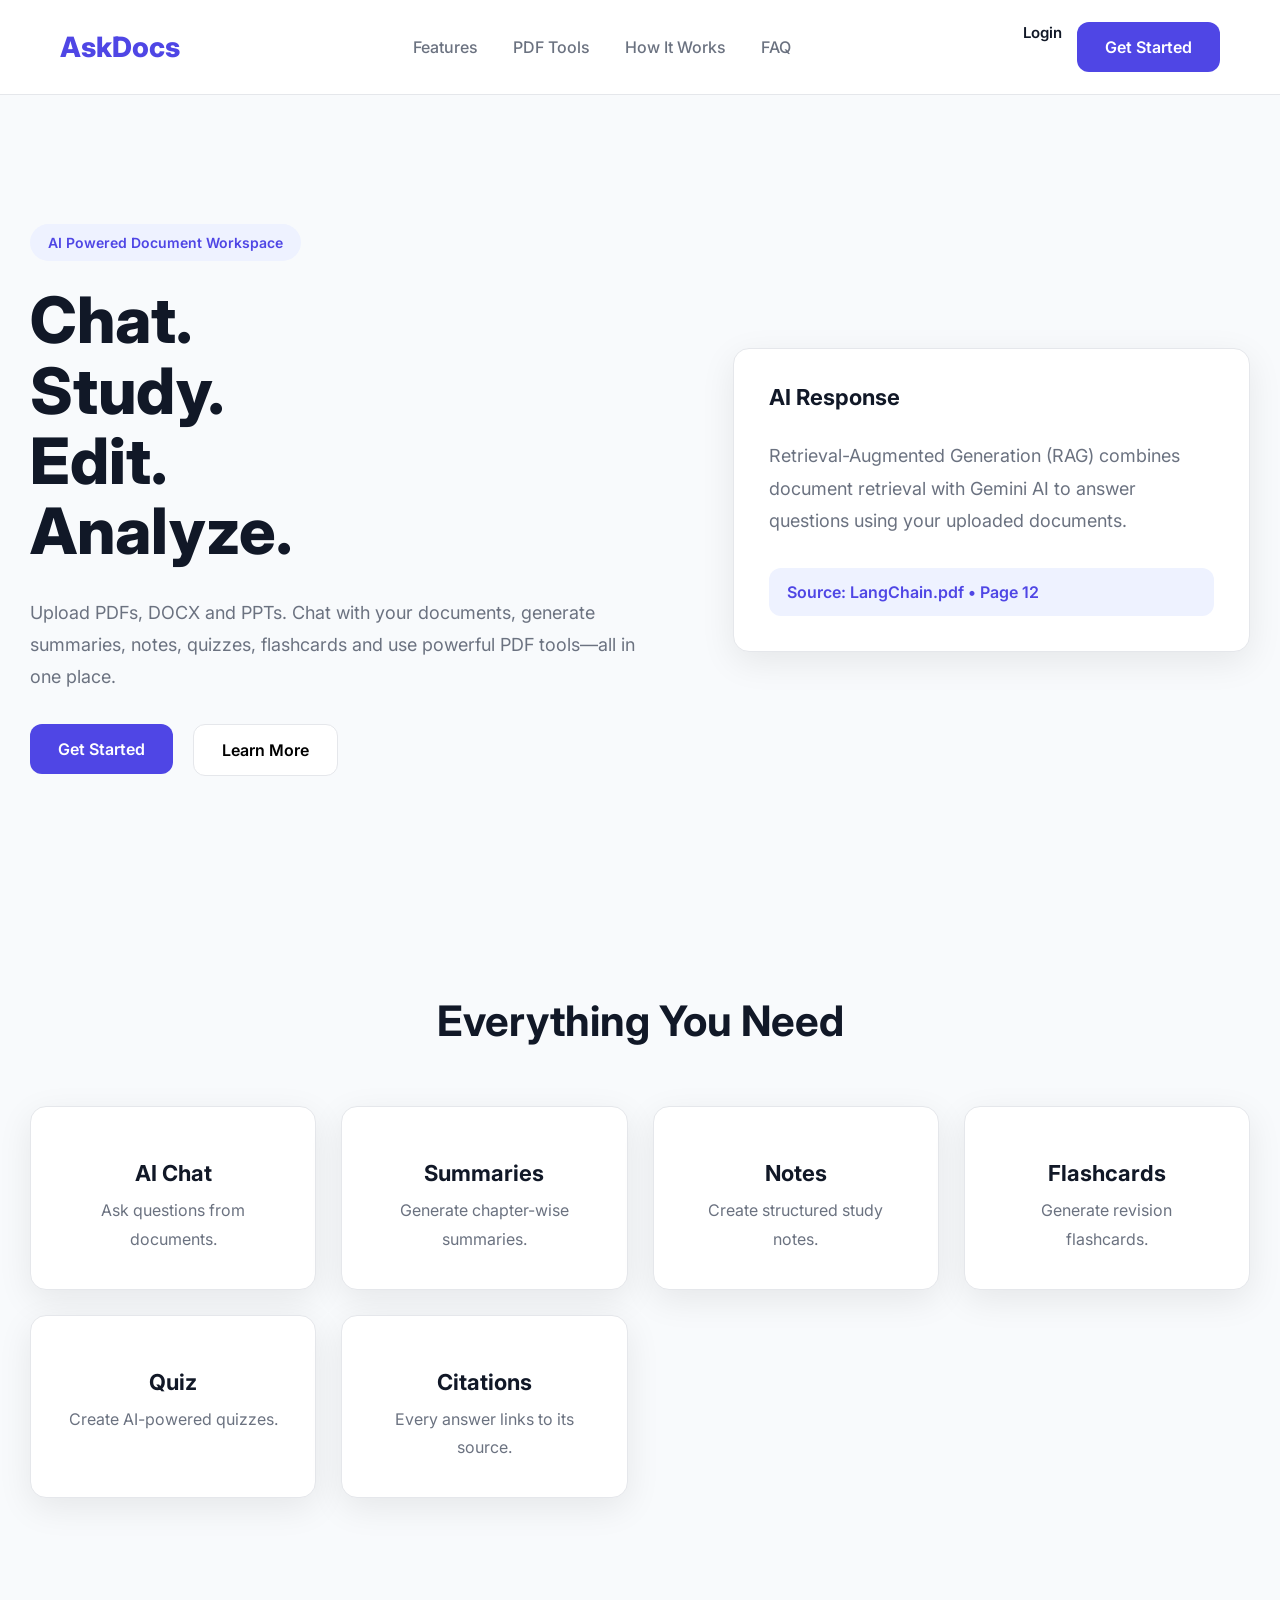
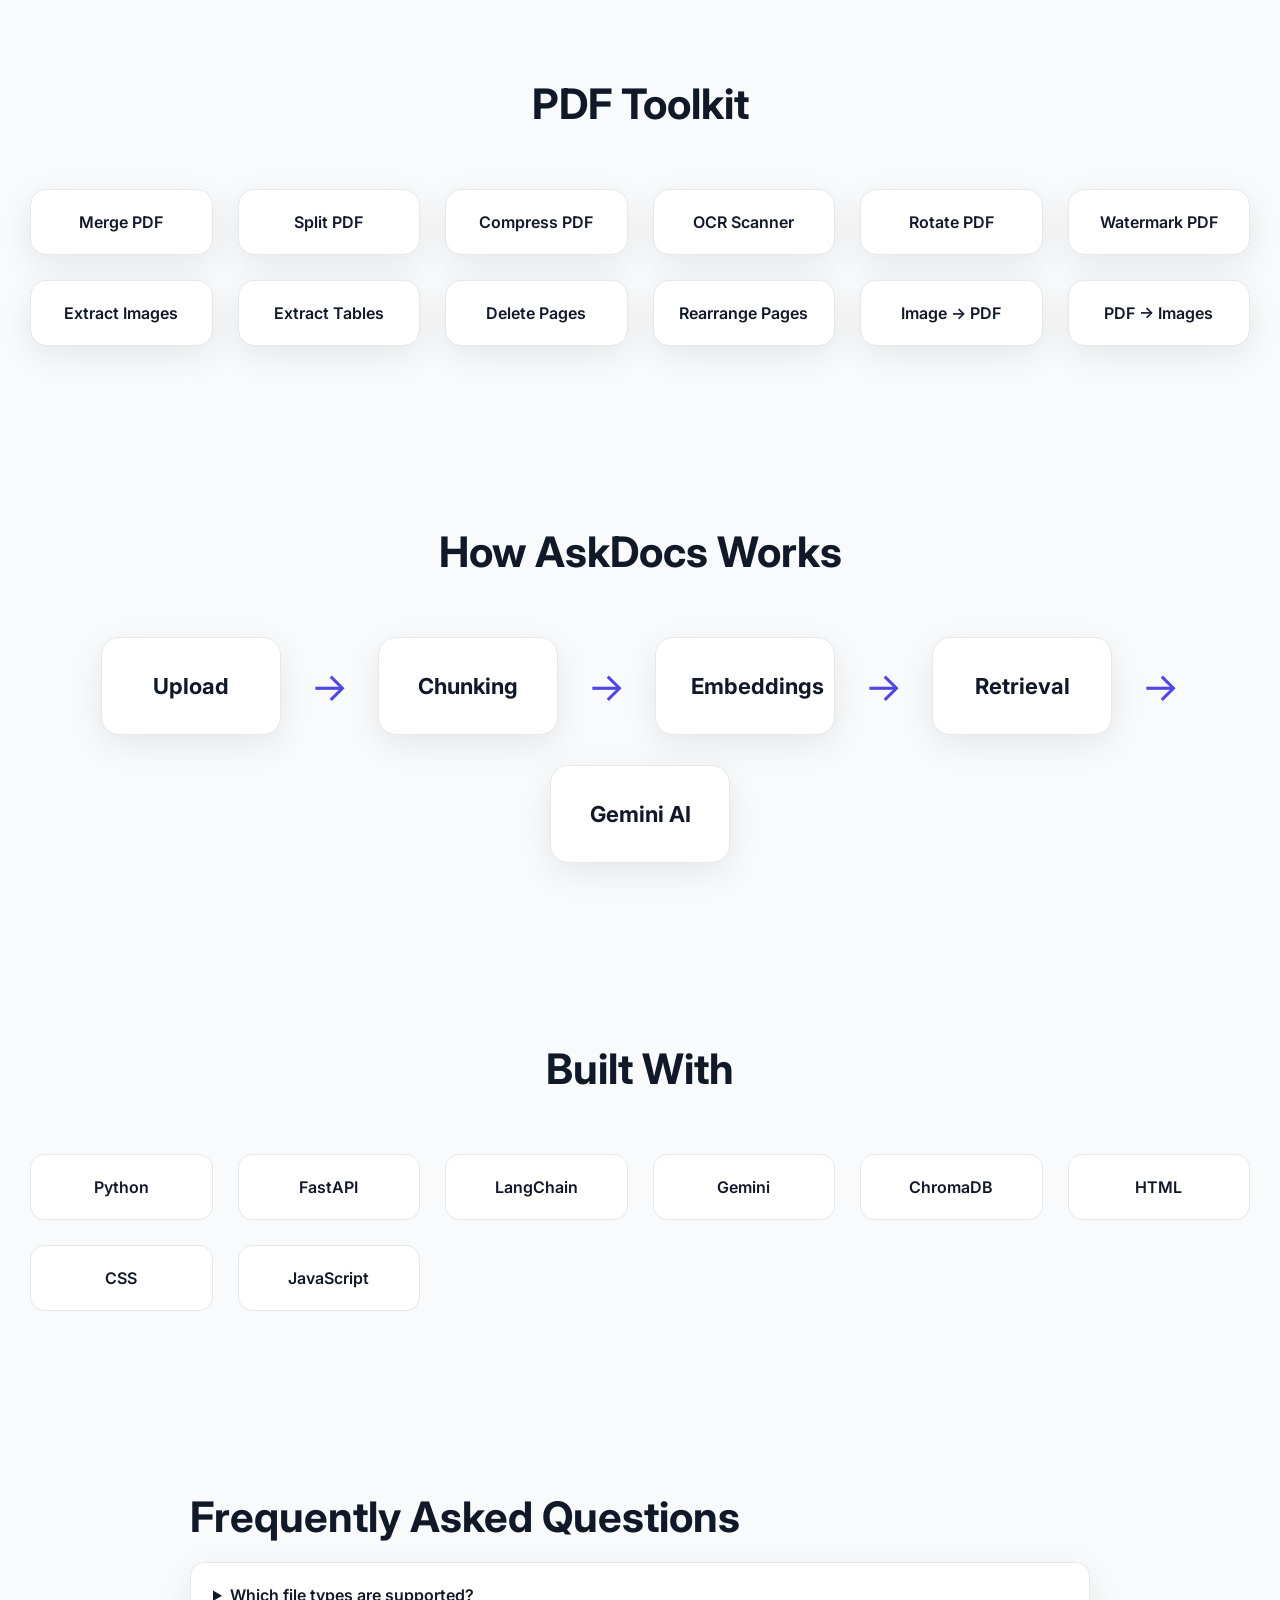
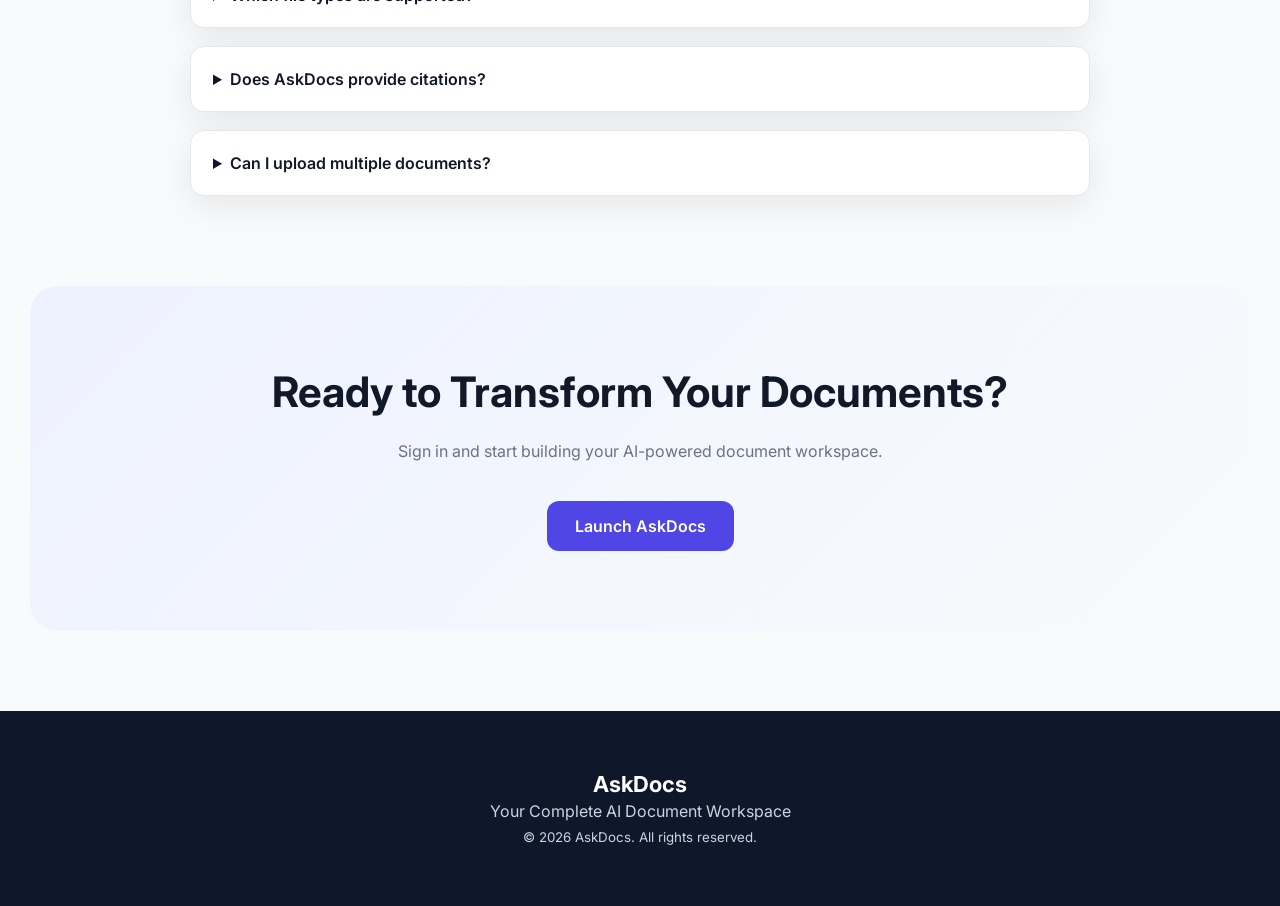
==== frontend/index.html @ b6de1719 "implement frontend UI with quiz, flashcards and chat improvements" ====
<!DOCTYPE html>
<html lang="en">
<head>
    <meta charset="UTF-8">
    <meta name="viewport" content="width=device-width, initial-scale=1.0">
    <title>AskDocs | AI Document Workspace</title>

    <link rel="preconnect" href="https://fonts.googleapis.com">
    <link rel="preconnect" href="https://fonts.gstatic.com" crossorigin>
    <link href="https://fonts.googleapis.com/css2?family=Inter:wght@300;400;500;600;700;800&display=swap" rel="stylesheet">

    <link rel="stylesheet" href="css/style.css">
    <link rel="stylesheet" href="css/landing.css">
</head>
<body>

<header class="navbar">
    <div class="logo">AskDocs</div>

    <nav>
        <a href="#features">Features</a>
        <a href="#tools">PDF Tools</a>
        <a href="#how">How It Works</a>
        <a href="#faq">FAQ</a>
    </nav>

    <div class="nav-buttons">
        <a href="pages/login.html">
            <button class="login-btn">Login</button>
        </a>

        <a href="pages/register.html">
            <button class="primary-btn">Get Started</button>
        </a>
    </div>
</header>

<section class="hero">
    <div class="hero-left">
        <span class="badge">AI Powered Document Workspace</span>

        <h1>
            Chat.<br>
            Study.<br>
            Edit.<br>
            Analyze.
        </h1>

        <p>
            Upload PDFs, DOCX and PPTs. Chat with your documents,
            generate summaries, notes, quizzes, flashcards and
            use powerful PDF tools—all in one place.
        </p>

        <div class="hero-buttons">
            <a href="pages/register.html">
                <button class="primary-btn">Get Started</button>
            </a>

            <a href="#how">
                <button class="secondary-btn">Learn More</button>
            </a>
        </div>
    </div>

    <div class="hero-right">
        <div class="hero-card">
            <h3>AI Response</h3>

            <p>
                Retrieval-Augmented Generation (RAG) combines
                document retrieval with Gemini AI to answer
                questions using your uploaded documents.
            </p>

            <div class="citation">
                Source: LangChain.pdf • Page 12
            </div>
        </div>
    </div>
</section>

<section id="features" class="features">
    <h2>Everything You Need</h2>

    <div class="feature-grid">
        <div class="feature-card"><h3>AI Chat</h3><p>Ask questions from documents.</p></div>
        <div class="feature-card"><h3>Summaries</h3><p>Generate chapter-wise summaries.</p></div>
        <div class="feature-card"><h3>Notes</h3><p>Create structured study notes.</p></div>
        <div class="feature-card"><h3>Flashcards</h3><p>Generate revision flashcards.</p></div>
        <div class="feature-card"><h3>Quiz</h3><p>Create AI-powered quizzes.</p></div>
        <div class="feature-card"><h3>Citations</h3><p>Every answer links to its source.</p></div>
    </div>
</section>

<section id="tools" class="pdf-tools">
    <h2>PDF Toolkit</h2>

    <div class="tool-grid">
        <div>Merge PDF</div>
        <div>Split PDF</div>
        <div>Compress PDF</div>
        <div>OCR Scanner</div>
        <div>Rotate PDF</div>
        <div>Watermark PDF</div>
        <div>Extract Images</div>
        <div>Extract Tables</div>
        <div>Delete Pages</div>
        <div>Rearrange Pages</div>
        <div>Image → PDF</div>
        <div>PDF → Images</div>
    </div>
</section>

<section id="how" class="workflow">
    <h2>How AskDocs Works</h2>

    <div class="steps">
        <div><h3>Upload</h3></div>
        <span>→</span>
        <div><h3>Chunking</h3></div>
        <span>→</span>
        <div><h3>Embeddings</h3></div>
        <span>→</span>
        <div><h3>Retrieval</h3></div>
        <span>→</span>
        <div><h3>Gemini AI</h3></div>
    </div>
</section>

<section class="tech-stack">
    <h2>Built With</h2>

    <div class="tech-grid">
        <span>Python</span>
        <span>FastAPI</span>
        <span>LangChain</span>
        <span>Gemini</span>
        <span>ChromaDB</span>
        <span>HTML</span>
        <span>CSS</span>
        <span>JavaScript</span>
    </div>
</section>

<section id="faq" class="faq">
    <h2>Frequently Asked Questions</h2>

    <details>
        <summary>Which file types are supported?</summary>
        <p>PDF, DOCX and PPTX.</p>
    </details>

    <details>
        <summary>Does AskDocs provide citations?</summary>
        <p>Yes. Every AI answer includes references from your uploaded documents.</p>
    </details>

    <details>
        <summary>Can I upload multiple documents?</summary>
        <p>Yes. Organize them inside your workspace.</p>
    </details>
</section>

<section class="cta">
    <h2>Ready to Transform Your Documents?</h2>

    <p>Sign in and start building your AI-powered document workspace.</p>

    <a href="pages/register.html">
        <button class="primary-btn">Launch AskDocs</button>
    </a>
</section>

<footer>
    <h3>AskDocs</h3>
    <p>Your Complete AI Document Workspace</p>
    <small>© 2026 AskDocs. All rights reserved.</small>
</footer>

<script src="js/landing.js"></script>
</body>
</html>
---- frontend/css/style.css ----
/* =========================================
   RESET
========================================= */

*{
    margin:0;
    padding:0;
    box-sizing:border-box;
}

/* =========================================
   VARIABLES
========================================= */

:root{

    --primary:#4F46E5;
    --primary-dark:#4338CA;

    --secondary:#EEF2FF;

    --success:#10B981;
    --danger:#EF4444;

    --background:#F8FAFC;

    --surface:#FFFFFF;

    --border:#E5E7EB;

    --text:#111827;

    --text-light:#6B7280;

    --radius:16px;

    --shadow:0 10px 35px rgba(0,0,0,.08);

    --transition:.3s ease;

    --container:1300px;

}

/* =========================================
   BODY
========================================= */

body{

    font-family:"Inter",sans-serif;

    background:var(--background);

    color:var(--text);

    overflow-x:hidden;

}

/* =========================================
   CONTAINER
========================================= */

section{

    width:min(100% - 60px,var(--container));

    margin:auto;

    padding:90px 0;

}

/* =========================================
   TYPOGRAPHY
========================================= */

h1{

    font-size:64px;

    line-height:1.1;

    font-weight:800;

}

h2{

    font-size:42px;

    margin-bottom:20px;

}

h3{

    font-size:22px;

}

p{

    color:var(--text-light);

    line-height:1.8;

}

a{

    text-decoration:none;

    color:inherit;

}

/* =========================================
   BUTTONS
========================================= */

button{

    cursor:pointer;

    border:none;

    transition:var(--transition);

    font-family:inherit;

}

.primary-btn{

    background:var(--primary);

    color:white;

    padding:15px 28px;

    border-radius:12px;

    font-size:16px;

    font-weight:600;

}

.primary-btn:hover{

    background:var(--primary-dark);

    transform:translateY(-2px);

}

.secondary-btn{

    background:white;

    border:1px solid var(--border);

    padding:15px 28px;

    border-radius:12px;

    font-size:16px;

    font-weight:600;

}

.secondary-btn:hover{

    background:#f5f5f5;

}

/* =========================================
   BADGE
========================================= */

.badge{

    display:inline-block;

    background:var(--secondary);

    color:var(--primary);

    padding:10px 18px;

    border-radius:50px;

    font-size:14px;

    font-weight:600;

    margin-bottom:24px;

}

/* =========================================
   CARDS
========================================= */

.feature-card,
.hero-card,
.tool-grid div{

    background:white;

    border-radius:var(--radius);

    box-shadow:var(--shadow);

}

.feature-card:hover,
.tool-grid div:hover,
.hero-card:hover{

    transform:translateY(-5px);

}

/* =========================================
   GRID
========================================= */

.feature-grid,
.tool-grid,
.tech-grid{

    display:grid;

    gap:25px;

}

/* =========================================
   FOOTER
========================================= */

footer{

    background:#0f172a;

    color:white;

    text-align:center;

    padding:60px 20px;

}

footer p,
footer small{

    color:#cbd5e1;

}

/* =========================================
   SCROLLBAR
========================================= */

::-webkit-scrollbar{

    width:10px;

}

::-webkit-scrollbar-thumb{

    background:#b9b9b9;

    border-radius:20px;

}

::-webkit-scrollbar-track{

    background:#ececec;

}
---- frontend/css/landing.css ----
/* =========================================
   NAVBAR
========================================= */

.navbar{

    width:100%;

    padding:22px 60px;

    display:flex;

    justify-content:space-between;

    align-items:center;

    position:sticky;

    top:0;

    background:rgba(255,255,255,.92);

    backdrop-filter:blur(14px);

    border-bottom:1px solid var(--border);

    z-index:999;

}

.logo{

    font-size:28px;

    font-weight:800;

    color:var(--primary);

}

nav{

    display:flex;

    gap:35px;

}

nav a{

    font-weight:500;

    color:var(--text-light);

    transition:.3s;

}

nav a:hover{

    color:var(--primary);

}

.nav-buttons{

    display:flex;

    gap:15px;

}

.login-btn{

    background:none;

    border:none;

    color:var(--text);

    font-size:15px;

    font-weight:600;

}

/* =========================================
   HERO
========================================= */

.hero{

    width:min(100% - 60px,1300px);

    margin:auto;

    min-height:90vh;

    display:grid;

    grid-template-columns:1.1fr .9fr;

    gap:70px;

    align-items:center;

}

.hero p{

    font-size:18px;

    margin:30px 0;

    max-width:620px;

}

.hero-buttons{

    display:flex;

    gap:20px;

    margin-top:20px;

}

.hero-card{

    padding:35px;

    border:1px solid var(--border);

}

.hero-card h3{

    margin-bottom:20px;

}

.citation{

    margin-top:30px;

    background:#EEF2FF;

    color:var(--primary);

    padding:14px 18px;

    border-radius:12px;

    font-weight:600;

}

/* =========================================
   FEATURES
========================================= */

.features{

    text-align:center;

}

.feature-grid{

    margin-top:60px;

    grid-template-columns:repeat(auto-fit,minmax(260px,1fr));

}

.feature-card{

    padding:35px;

    border:1px solid var(--border);

    transition:.3s;

}

.feature-card h3{

    margin:18px 0 10px;

}

.feature-card:hover{

    border-color:var(--primary);

}

/* =========================================
   PDF TOOLS
========================================= */

.pdf-tools{

    text-align:center;

}

.tool-grid{

    margin-top:60px;

    grid-template-columns:repeat(auto-fit,minmax(180px,1fr));

}

.tool-grid div{

    padding:22px;

    border:1px solid var(--border);

    font-weight:600;

    transition:.3s;

}

.tool-grid div:hover{

    background:var(--primary);

    color:white;

}

/* =========================================
   WORKFLOW
========================================= */

.workflow{

    text-align:center;

}

.steps{

    margin-top:60px;

    display:flex;

    justify-content:center;

    align-items:center;

    flex-wrap:wrap;

    gap:30px;

}

.steps div{

    background:white;

    border:1px solid var(--border);

    padding:35px;

    width:180px;

    border-radius:18px;

    box-shadow:var(--shadow);

}

.steps span{

    font-size:40px;

    color:var(--primary);

}

/* =========================================
   TECH STACK
========================================= */

.tech-stack{

    text-align:center;

}

.tech-grid{

    margin-top:60px;

    grid-template-columns:repeat(auto-fit,minmax(170px,1fr));

}

.tech-grid span{

    background:white;

    border:1px solid var(--border);

    padding:22px;

    border-radius:14px;

    font-weight:600;

    transition:.3s;

}

.tech-grid span:hover{

    background:var(--primary);

    color:white;

}

/* =========================================
   FAQ
========================================= */

.faq{

    max-width:900px;

}

details{

    background:white;

    border:1px solid var(--border);

    border-radius:14px;

    margin-top:18px;

    padding:22px;

    box-shadow:var(--shadow);

}

summary{

    cursor:pointer;

    font-weight:600;

}

details p{

    margin-top:15px;

}

/* =========================================
   CTA
========================================= */

.cta{

    text-align:center;

    background:linear-gradient(135deg,#EEF2FF,#F8FAFC);

    border-radius:28px;

    padding:80px 50px;

    margin-bottom:80px;

}

.cta p{

    margin:20px auto 35px;

    max-width:650px;

}

/* =========================================
   ANIMATIONS
========================================= */

.hero-left{

    animation:slideLeft .8s ease;

}

.hero-right{

    animation:slideRight .8s ease;

}

@keyframes slideLeft{

    from{

        opacity:0;

        transform:translateX(-50px);

    }

    to{

        opacity:1;

        transform:translateX(0);

    }

}

@keyframes slideRight{

    from{

        opacity:0;

        transform:translateX(50px);

    }

    to{

        opacity:1;

        transform:translateX(0);

    }

}

/* =========================================
   RESPONSIVE PREVIEW
========================================= */

@media(max-width:1100px){

.hero{

grid-template-columns:1fr;

text-align:center;

}

.hero p{

margin:auto;

}

.hero-buttons{

justify-content:center;

}

}

@media(max-width:768px){

.navbar{

padding:20px;

flex-wrap:wrap;

gap:20px;

}

nav{

display:none;

}

h1{

font-size:48px;

}

h2{

font-size:32px;

}

.hero{

width:min(100% - 30px,1300px);

}

.steps{

flex-direction:column;

}

.steps span{

transform:rotate(90deg);

}

}
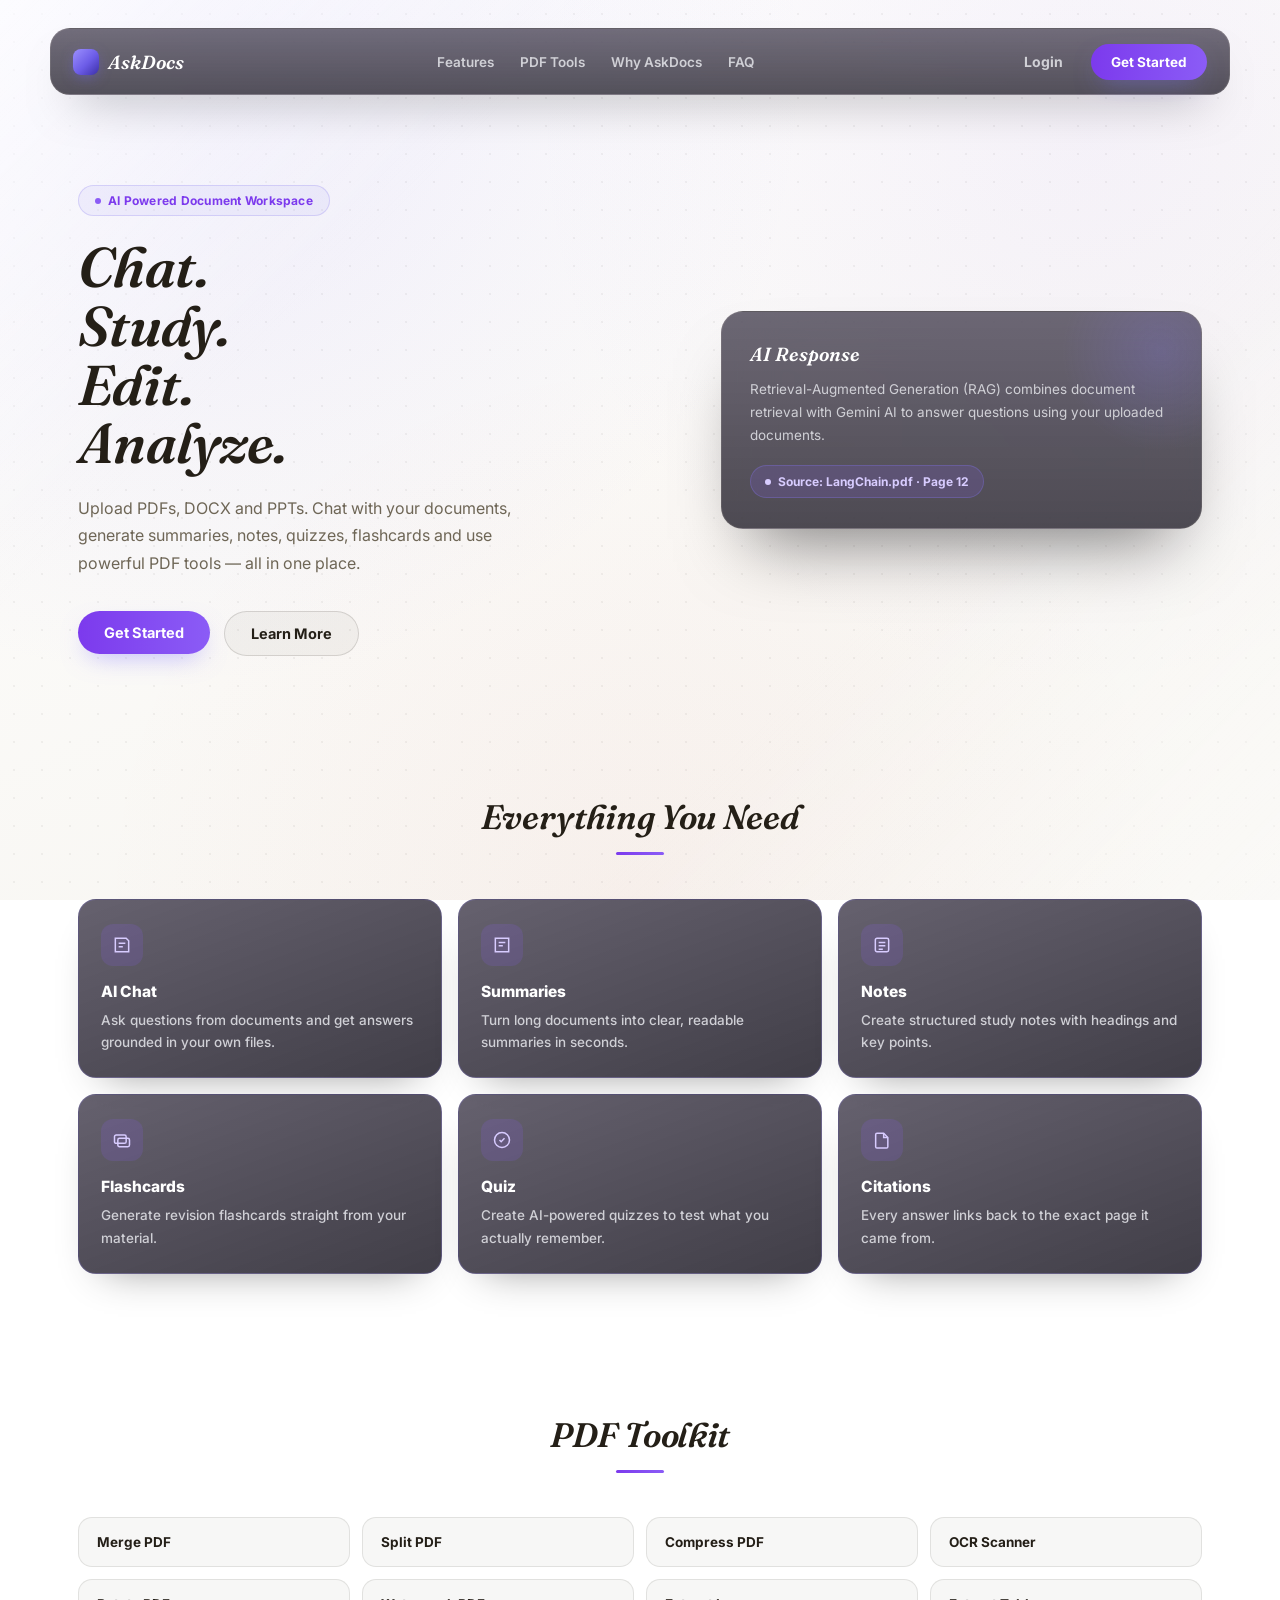
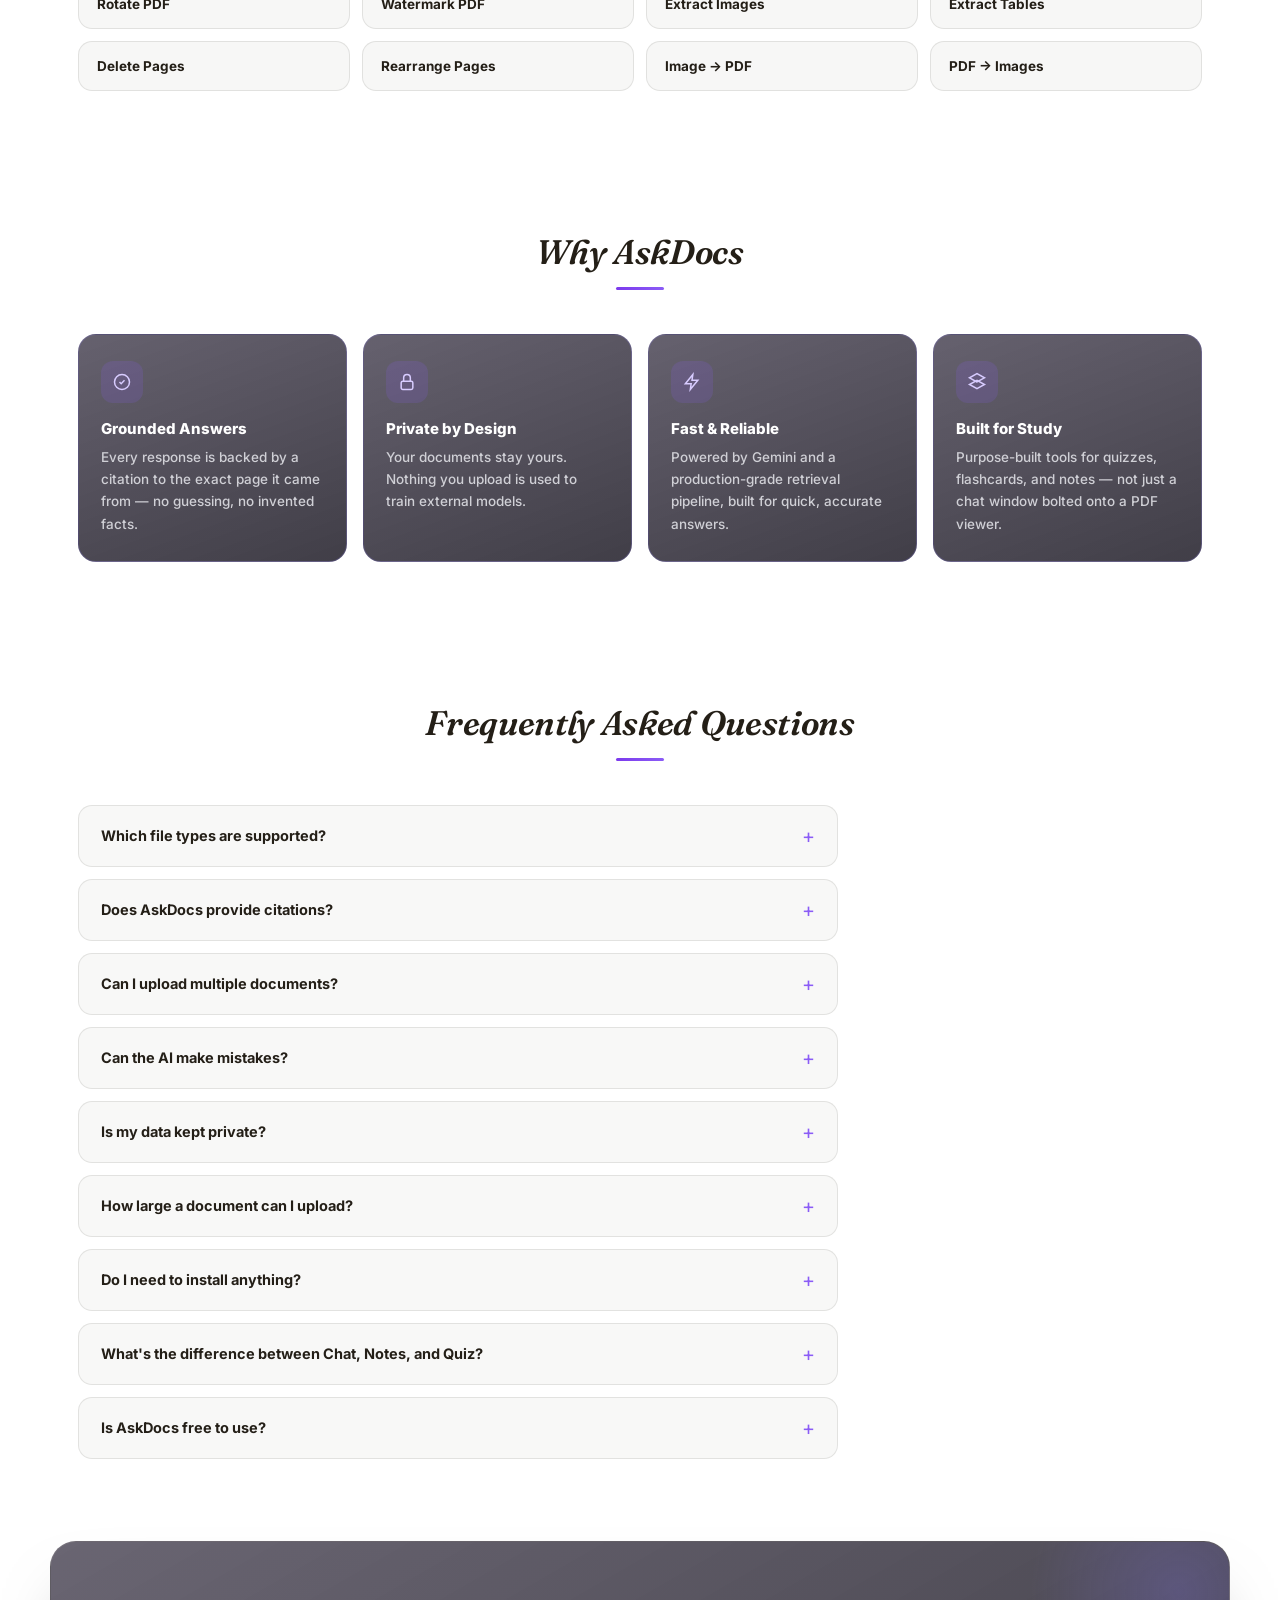
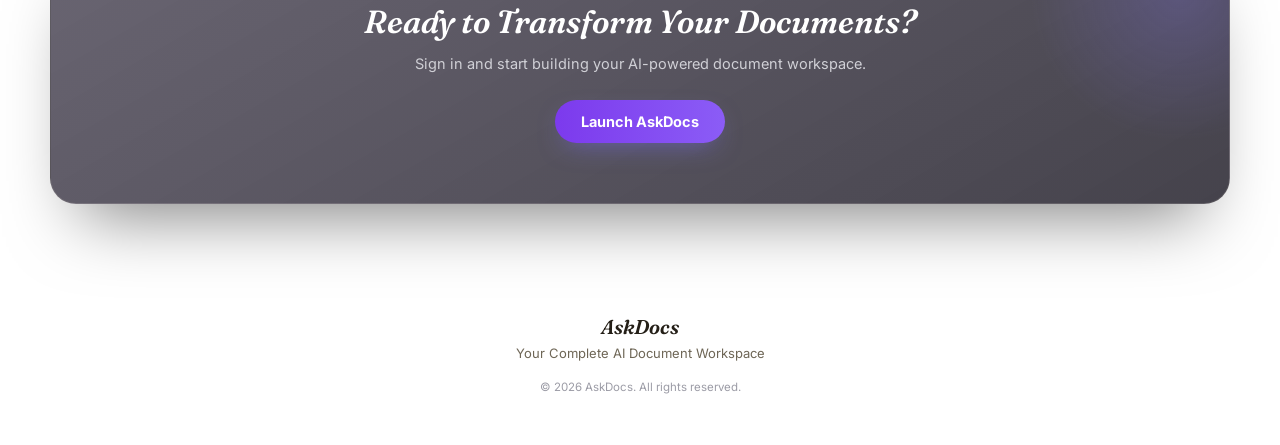
==== commit 11abc00b: "implement authentication, notes, chat memory" ====
--- a/frontend/index.html
+++ b/frontend/index.html
@@ -1,16 +1,354 @@
 <!DOCTYPE html>
 <html lang="en">
 <head>
-    <meta charset="UTF-8">
-    <meta name="viewport" content="width=device-width, initial-scale=1.0">
-    <title>AskDocs | AI Document Workspace</title>
-
-    <link rel="preconnect" href="https://fonts.googleapis.com">
-    <link rel="preconnect" href="https://fonts.gstatic.com" crossorigin>
-    <link href="https://fonts.googleapis.com/css2?family=Inter:wght@300;400;500;600;700;800&display=swap" rel="stylesheet">
-
-    <link rel="stylesheet" href="css/style.css">
-    <link rel="stylesheet" href="css/landing.css">
+<meta charset="UTF-8">
+<meta name="viewport" content="width=device-width, initial-scale=1.0">
+<title>AskDocs | AI Document Workspace</title>
+
+<link rel="preconnect" href="https://fonts.googleapis.com">
+<link rel="preconnect" href="https://fonts.gstatic.com" crossorigin>
+<link href="https://fonts.googleapis.com/css2?family=Inter:wght@400;500;600;700;800&family=Fraunces:ital,wght@0,600;0,700;1,500;1,600&display=swap" rel="stylesheet">
+
+<style>
+/* ==========================================================
+   DESIGN SYSTEM
+   Same tokens as the AskDocs dashboard: a glossy white/off-white
+   page canvas, with dark glass panels floating on top of it. Text
+   inside those dark panels is a warm beige (not plain white) —
+   that's the "purple + beige" identity carried over from the app.
+   ========================================================== */
+:root{
+  --font-display:'Fraunces', serif;
+  --purple:#8B5CF6;
+  --purple-dark:#7C3AED;
+  --purple-deep:#D8CCFF;
+  --purple-light:rgba(139,92,246,.16);
+  --purple-100:rgba(139,92,246,.10);
+  --cyan:#2BBCC9;
+  --amber:#E0A030;
+  --green:#2ECC91;
+  --red:#EB5A50;
+
+  --ink:#FFFFFF;
+  --ink-soft:#D0D0D6;
+  --ink-faint:#9C9CA6;
+  --border:rgba(240,233,218,.10);
+  --border-soft:rgba(240,233,218,.06);
+
+  --page-ink:#241F17;
+  --page-ink-soft:#6E6656;
+
+  --radius-sm:10px;
+  --radius-md:14px;
+  --radius-lg:20px;
+  --radius-pill:999px;
+  --ease:cubic-bezier(.4,0,.2,1);
+  --gutter:28px;
+}
+
+*,*::before,*::after{box-sizing:border-box}
+html{scroll-behavior:smooth}
+
+body{
+  margin:0;
+  font-family:'Inter',-apple-system,sans-serif;
+  background:
+    radial-gradient(circle at 15% 8%, rgba(133,119,240,.12), transparent 45%),
+    radial-gradient(circle at 85% 15%, rgba(139,92,246,.06), transparent 42%),
+    radial-gradient(circle at 50% 100%, rgba(224,69,59,.04), transparent 50%),
+    linear-gradient(160deg, #FFFFFF 0%, #F6F4EF 100%);
+  background-attachment:fixed;
+  color:var(--page-ink);
+  -webkit-font-smoothing:antialiased;
+  position:relative;
+}
+body::after{
+  content:"";position:fixed;inset:0;
+  background:linear-gradient(135deg, rgba(255,255,255,.7) 0%, transparent 28%, transparent 68%, rgba(255,255,255,.5) 100%);
+  pointer-events:none;z-index:0;
+}
+body::before{
+  content:"";position:fixed;inset:0;
+  background-image:radial-gradient(rgba(36,31,23,.05) 1px, transparent 1px);
+  background-size:28px 28px;pointer-events:none;z-index:0;
+}
+
+a{text-decoration:none;color:inherit}
+.wrap{max-width:1180px;margin:0 auto;padding:0 28px;position:relative;z-index:1}
+
+.gradient-rule{width:48px;height:3px;border-radius:2px;background:linear-gradient(90deg,var(--purple-dark),var(--purple));margin:14px auto 0}
+.gradient-rule.left{margin:14px 0 0}
+
+/* ==========================================================
+   BUTTONS
+   ========================================================== */
+.primary-btn{
+  display:inline-flex;align-items:center;gap:8px;
+  padding:13px 26px;border:none;border-radius:var(--radius-pill);
+  background:linear-gradient(90deg,var(--purple-dark),var(--purple));color:#fff;
+  font-family:inherit;font-size:14.5px;font-weight:700;cursor:pointer;white-space:nowrap;
+  box-shadow:0 10px 26px -10px rgba(124,111,255,.55);
+  transition:filter .15s var(--ease), transform .15s var(--ease);
+}
+.primary-btn:hover{filter:brightness(1.08);transform:translateY(-1px)}
+.secondary-btn{
+  display:inline-flex;align-items:center;gap:8px;
+  padding:13px 26px;border-radius:var(--radius-pill);
+  background:rgba(36,31,23,.04);border:1.5px solid rgba(36,31,23,.14);
+  color:var(--page-ink);font-family:inherit;font-size:14.5px;font-weight:700;cursor:pointer;
+  transition:border-color .15s var(--ease), background .15s var(--ease);
+}
+.secondary-btn:hover{border-color:var(--purple);background:rgba(133,119,240,.06)}
+.login-btn{
+  padding:10px 18px;border-radius:var(--radius-pill);border:none;background:transparent;
+  color:var(--page-ink);font-family:inherit;font-size:14px;font-weight:700;cursor:pointer;
+}
+.login-btn:hover{color:var(--purple-dark)}
+
+/* ==========================================================
+   NAVBAR — floating glass bar, same language as the dashboard topbar
+   ========================================================== */
+.navbar{
+  position:sticky;top:var(--gutter);z-index:50;
+  max-width:1180px;margin:var(--gutter) auto 0;
+  display:flex;align-items:center;justify-content:space-between;
+  padding:14px 22px;border-radius:20px;
+  background:linear-gradient(180deg, rgba(48,42,60,.68) 0%, rgba(28,25,36,.75) 100%);
+  backdrop-filter:blur(24px) saturate(160%);
+  -webkit-backdrop-filter:blur(24px) saturate(160%);
+  border:1px solid rgba(240,233,218,.1);
+  box-shadow:0 24px 48px -26px rgba(0,0,0,.5);
+}
+.logo{
+  display:flex;align-items:center;gap:9px;
+  font-family:var(--font-display);font-style:italic;font-weight:600;
+  font-size:19px;color:var(--ink);
+}
+.logo::before{
+  content:"";width:26px;height:26px;border-radius:8px;flex-shrink:0;
+  background:linear-gradient(135deg,#9C90FF,#6C5CE7 55%,#3B2FA8);
+  box-shadow:0 4px 14px -3px rgba(108,92,233,.6);
+}
+.navbar nav{display:flex;gap:26px}
+.navbar nav a{font-size:13.5px;font-weight:600;color:var(--ink-soft);transition:color .15s var(--ease)}
+.navbar nav a:hover{color:var(--ink)}
+.nav-buttons{display:flex;align-items:center;gap:10px}
+.navbar .login-btn{color:var(--ink-soft)}
+.navbar .login-btn:hover{color:var(--ink)}
+.navbar .primary-btn{padding:10px 20px;font-size:13.5px}
+
+@media(max-width:860px){
+  .navbar{flex-wrap:wrap;row-gap:12px;padding:14px 16px}
+  .navbar nav{
+    order:3;width:100%;
+    display:flex;gap:8px;
+    overflow-x:auto;
+    padding-top:10px;
+    border-top:1px solid rgba(240,233,218,.08);
+    scrollbar-width:none;
+  }
+  .navbar nav::-webkit-scrollbar{display:none}
+  .navbar nav a{
+    flex-shrink:0;white-space:nowrap;
+    padding:7px 13px;border-radius:var(--radius-pill);
+    background:rgba(240,233,218,.06);
+    border:1px solid rgba(240,233,218,.08);
+  }
+}
+
+/* ==========================================================
+   HERO
+   ========================================================== */
+.hero{
+  max-width:1180px;margin:0 auto;padding:90px 28px 70px;
+  display:grid;grid-template-columns:1.1fr .9fr;gap:56px;align-items:center;
+  position:relative;z-index:1;
+}
+.badge{
+  display:inline-flex;align-items:center;gap:7px;
+  padding:7px 16px;border-radius:var(--radius-pill);
+  background:rgba(133,119,240,.08);border:1px solid rgba(133,119,240,.25);
+  color:var(--purple-dark);font-size:12px;font-weight:700;letter-spacing:.02em;
+  margin-bottom:22px;
+}
+.badge::before{content:"";width:6px;height:6px;border-radius:50%;background:var(--purple)}
+
+.hero-left h1{
+  font-family:var(--font-display);font-style:italic;font-weight:600;
+  font-size:56px;line-height:1.05;letter-spacing:-.01em;margin:0 0 22px;color:var(--page-ink);
+}
+.hero-left p{
+  font-size:16px;line-height:1.7;color:var(--page-ink-soft);max-width:480px;margin:0 0 34px;
+}
+.hero-buttons{display:flex;gap:14px;flex-wrap:wrap}
+
+.hero-right{position:relative}
+.hero-card{
+  border-radius:22px;padding:30px 28px;
+  background:linear-gradient(180deg, rgba(48,42,60,.7) 0%, rgba(28,25,36,.78) 100%);
+  backdrop-filter:blur(24px) saturate(160%);
+  -webkit-backdrop-filter:blur(24px) saturate(160%);
+  border:1px solid rgba(240,233,218,.1);
+  box-shadow:0 40px 70px -30px rgba(0,0,0,.5);
+  position:relative;overflow:hidden;
+}
+.hero-card::after{
+  content:"";position:absolute;right:-60px;top:-60px;width:200px;height:200px;border-radius:50%;
+  background:radial-gradient(circle, rgba(133,119,240,.22), transparent 70%);pointer-events:none;
+}
+.hero-card h3{
+  font-family:var(--font-display);font-style:italic;font-weight:600;font-size:19px;
+  margin:0 0 12px;color:var(--ink);position:relative;z-index:1;
+}
+.hero-card p{
+  font-size:13.5px;line-height:1.7;color:var(--ink-soft);margin:0 0 18px;position:relative;z-index:1;
+}
+.citation{
+  display:inline-flex;align-items:center;gap:7px;
+  padding:8px 14px;border-radius:var(--radius-pill);
+  background:var(--purple-light);border:1px solid rgba(133,119,240,.3);
+  color:var(--purple-deep);font-size:12px;font-weight:700;position:relative;z-index:1;
+}
+.citation::before{content:"";width:6px;height:6px;border-radius:50%;background:var(--purple-deep)}
+
+@media(max-width:900px){
+  .hero{grid-template-columns:1fr;padding-top:60px}
+  .hero-left h1{font-size:42px}
+}
+
+/* ==========================================================
+   SECTION SHELL
+   ========================================================== */
+section.block{max-width:1180px;margin:0 auto;padding:70px 28px;position:relative;z-index:1}
+.section-head{text-align:center;margin-bottom:44px}
+.section-head h2{
+  font-family:var(--font-display);font-style:italic;font-weight:600;
+  font-size:34px;margin:0;color:var(--page-ink);letter-spacing:-.01em;
+}
+
+/* ==========================================================
+   FEATURES
+   ========================================================== */
+.feature-grid{display:grid;grid-template-columns:repeat(3, 1fr);gap:16px}
+.feature-card{
+  border-radius:18px;padding:24px 22px;
+  background:linear-gradient(160deg, rgba(48,42,60,.74), rgba(28,25,36,.84));
+  backdrop-filter:blur(20px) saturate(150%);
+  -webkit-backdrop-filter:blur(20px) saturate(150%);
+  border:1px solid rgba(133,119,240,.22);
+  box-shadow:0 20px 40px -26px rgba(0,0,0,.45);
+  transition:transform .18s var(--ease), border-color .18s var(--ease);
+}
+.feature-card:hover{transform:translateY(-4px);border-color:rgba(133,119,240,.5)}
+.feature-card h3{
+  font-size:15.5px;font-weight:800;margin:0 0 8px;color:var(--ink);
+}
+.feature-card p{font-size:13.5px;font-weight:500;line-height:1.65;color:var(--ink-soft);margin:0}
+
+@media(max-width:860px){.feature-grid{grid-template-columns:repeat(2,1fr)}}
+@media(max-width:560px){.feature-grid{grid-template-columns:1fr}}
+
+/* ==========================================================
+   PDF TOOLKIT
+   ========================================================== */
+.tool-grid{display:grid;grid-template-columns:repeat(4, 1fr);gap:12px}
+.tool-grid div{
+  padding:16px 18px;border-radius:14px;
+  background:rgba(36,31,23,.035);border:1px solid rgba(36,31,23,.1);
+  font-size:13.5px;font-weight:700;color:var(--page-ink);
+  transition:border-color .15s var(--ease), background .15s var(--ease), transform .15s var(--ease);
+}
+.tool-grid div:hover{border-color:var(--purple);background:rgba(133,119,240,.06);transform:translateY(-2px)}
+
+@media(max-width:860px){.tool-grid{grid-template-columns:repeat(3,1fr)}}
+@media(max-width:560px){.tool-grid{grid-template-columns:repeat(2,1fr)}}
+
+/* ==========================================================
+   HOW IT WORKS
+   ========================================================== */
+/* ==========================================================
+   WHY ASKDOCS
+   ========================================================== */
+.why-grid{display:grid;grid-template-columns:repeat(4, 1fr);gap:16px}
+.why-card{
+  padding:26px 22px;border-radius:18px;text-align:left;
+  background:linear-gradient(160deg, rgba(48,42,60,.74), rgba(28,25,36,.84));
+  backdrop-filter:blur(20px) saturate(150%);
+  -webkit-backdrop-filter:blur(20px) saturate(150%);
+  border:1px solid rgba(133,119,240,.22);
+  transition:transform .18s var(--ease), border-color .18s var(--ease);
+}
+.why-card:hover{transform:translateY(-4px);border-color:rgba(139,92,246,.5)}
+.why-icon{
+  width:42px;height:42px;border-radius:12px;margin-bottom:16px;
+  display:flex;align-items:center;justify-content:center;
+  background:var(--purple-light);color:var(--purple-deep);
+}
+.why-icon svg{width:20px;height:20px}
+.why-card h3{font-size:15px;font-weight:800;margin:0 0 8px;color:var(--ink)}
+.why-card p{font-size:13.5px;font-weight:500;line-height:1.65;color:var(--ink-soft);margin:0}
+
+@media(max-width:900px){.why-grid{grid-template-columns:repeat(2,1fr)}}
+@media(max-width:560px){.why-grid{grid-template-columns:1fr}}
+
+/* ==========================================================
+   FAQ
+   ========================================================== */
+.faq{max-width:760px}
+.faq details{
+  border-radius:14px;padding:18px 22px;margin-bottom:12px;
+  background:rgba(36,31,23,.03);border:1px solid rgba(36,31,23,.1);
+  transition:border-color .15s var(--ease);
+}
+.faq details[open]{border-color:var(--purple)}
+.faq summary{
+  font-size:14.5px;font-weight:700;color:var(--page-ink);cursor:pointer;
+  list-style:none;display:flex;justify-content:space-between;align-items:center;
+}
+.faq summary::-webkit-details-marker{display:none}
+.faq summary::after{
+  content:"+";font-size:20px;font-weight:400;color:var(--purple);flex-shrink:0;margin-left:16px;
+  transition:transform .2s var(--ease);
+}
+.faq details[open] summary::after{transform:rotate(45deg)}
+.faq details p{font-size:13.5px;line-height:1.7;color:var(--page-ink-soft);margin:14px 0 0}
+
+/* ==========================================================
+   CTA
+   ========================================================== */
+.cta{
+  max-width:1180px;margin:0 auto 70px;padding:60px 40px;text-align:center;
+  border-radius:26px;position:relative;z-index:1;overflow:hidden;
+  background:linear-gradient(150deg, rgba(48,42,60,.72) 0%, rgba(28,25,36,.82) 100%);
+  backdrop-filter:blur(24px) saturate(160%);
+  -webkit-backdrop-filter:blur(24px) saturate(160%);
+  border:1px solid rgba(240,233,218,.1);
+  box-shadow:0 40px 70px -30px rgba(0,0,0,.5);
+}
+.cta::after{
+  content:"";position:absolute;right:-100px;top:-100px;width:300px;height:300px;border-radius:50%;
+  background:radial-gradient(circle, rgba(133,119,240,.25), transparent 70%);pointer-events:none;
+}
+.cta h2{
+  font-family:var(--font-display);font-style:italic;font-weight:600;
+  font-size:32px;margin:0 0 14px;color:var(--ink);position:relative;z-index:1;
+}
+.cta p{font-size:14.5px;color:var(--ink-soft);margin:0 0 28px;position:relative;z-index:1}
+.cta .primary-btn{position:relative;z-index:1}
+
+/* ==========================================================
+   FOOTER
+   ========================================================== */
+footer{
+  text-align:center;padding:40px 28px 50px;position:relative;z-index:1;
+}
+footer h3{
+  font-family:var(--font-display);font-style:italic;font-weight:600;
+  font-size:20px;margin:0 0 6px;color:var(--page-ink);
+}
+footer p{font-size:13px;color:var(--page-ink-soft);margin:0 0 14px}
+footer small{font-size:11.5px;color:var(--ink-faint)}
+</style>
 </head>
 <body>
 
@@ -20,7 +358,7 @@
     <nav>
         <a href="#features">Features</a>
         <a href="#tools">PDF Tools</a>
-        <a href="#how">How It Works</a>
+        <a href="#why">Why AskDocs</a>
         <a href="#faq">FAQ</a>
     </nav>
 
@@ -49,7 +387,7 @@
         <p>
             Upload PDFs, DOCX and PPTs. Chat with your documents,
             generate summaries, notes, quizzes, flashcards and
-            use powerful PDF tools—all in one place.
+            use powerful PDF tools — all in one place.
         </p>
 
         <div class="hero-buttons">
@@ -57,7 +395,7 @@
                 <button class="primary-btn">Get Started</button>
             </a>
 
-            <a href="#how">
+            <a href="#why">
                 <button class="secondary-btn">Learn More</button>
             </a>
         </div>
@@ -74,27 +412,51 @@
             </p>
 
             <div class="citation">
-                Source: LangChain.pdf • Page 12
+                Source: LangChain.pdf · Page 12
             </div>
         </div>
     </div>
 </section>
 
-<section id="features" class="features">
-    <h2>Everything You Need</h2>
+<section id="features" class="block">
+    <div class="section-head">
+        <h2>Everything You Need</h2>
+        <div class="gradient-rule"></div>
+    </div>
 
     <div class="feature-grid">
-        <div class="feature-card"><h3>AI Chat</h3><p>Ask questions from documents.</p></div>
-        <div class="feature-card"><h3>Summaries</h3><p>Generate chapter-wise summaries.</p></div>
-        <div class="feature-card"><h3>Notes</h3><p>Create structured study notes.</p></div>
-        <div class="feature-card"><h3>Flashcards</h3><p>Generate revision flashcards.</p></div>
-        <div class="feature-card"><h3>Quiz</h3><p>Create AI-powered quizzes.</p></div>
-        <div class="feature-card"><h3>Citations</h3><p>Every answer links to its source.</p></div>
+        <div class="feature-card">
+            <div class="why-icon"><svg viewBox="0 0 24 24" fill="none" stroke="currentColor" stroke-width="1.8"><path d="M4 4h13l3 3v13H4z"/><path d="M8 10h8M8 14h5"/></svg></div>
+            <h3>AI Chat</h3><p>Ask questions from documents and get answers grounded in your own files.</p>
+        </div>
+        <div class="feature-card">
+            <div class="why-icon"><svg viewBox="0 0 24 24" fill="none" stroke="currentColor" stroke-width="1.8"><path d="M4 4h16v16H4z"/><path d="M8 9h8M8 13h5"/></svg></div>
+            <h3>Summaries</h3><p>Turn long documents into clear, readable summaries in seconds.</p>
+        </div>
+        <div class="feature-card">
+            <div class="why-icon"><svg viewBox="0 0 24 24" fill="none" stroke="currentColor" stroke-width="1.8"><rect x="4" y="4" width="16" height="16" rx="2"/><path d="M8 9h8M8 13h8M8 17h5"/></svg></div>
+            <h3>Notes</h3><p>Create structured study notes with headings and key points.</p>
+        </div>
+        <div class="feature-card">
+            <div class="why-icon"><svg viewBox="0 0 24 24" fill="none" stroke="currentColor" stroke-width="1.8"><rect x="3" y="6" width="14" height="10" rx="2"/><rect x="7" y="10" width="14" height="10" rx="2"/></svg></div>
+            <h3>Flashcards</h3><p>Generate revision flashcards straight from your material.</p>
+        </div>
+        <div class="feature-card">
+            <div class="why-icon"><svg viewBox="0 0 24 24" fill="none" stroke="currentColor" stroke-width="1.8"><path d="M9 12l2 2 4-4"/><circle cx="12" cy="12" r="9"/></svg></div>
+            <h3>Quiz</h3><p>Create AI-powered quizzes to test what you actually remember.</p>
+        </div>
+        <div class="feature-card">
+            <div class="why-icon"><svg viewBox="0 0 24 24" fill="none" stroke="currentColor" stroke-width="1.8"><path d="M6 4h8l5 5v11a1.6 1.6 0 01-1.6 1.6H6A1.6 1.6 0 014.4 20V5.6A1.6 1.6 0 016 4z"/><path d="M14 4v5h5"/></svg></div>
+            <h3>Citations</h3><p>Every answer links back to the exact page it came from.</p>
+        </div>
     </div>
 </section>
 
-<section id="tools" class="pdf-tools">
-    <h2>PDF Toolkit</h2>
+<section id="tools" class="block">
+    <div class="section-head">
+        <h2>PDF Toolkit</h2>
+        <div class="gradient-rule"></div>
+    </div>
 
     <div class="tool-grid">
         <div>Merge PDF</div>
@@ -112,59 +474,103 @@
     </div>
 </section>
 
-<section id="how" class="workflow">
-    <h2>How AskDocs Works</h2>
-
-    <div class="steps">
-        <div><h3>Upload</h3></div>
-        <span>→</span>
-        <div><h3>Chunking</h3></div>
-        <span>→</span>
-        <div><h3>Embeddings</h3></div>
-        <span>→</span>
-        <div><h3>Retrieval</h3></div>
-        <span>→</span>
-        <div><h3>Gemini AI</h3></div>
+<section id="why" class="block">
+    <div class="section-head">
+        <h2>Why AskDocs</h2>
+        <div class="gradient-rule"></div>
+    </div>
+
+    <div class="why-grid">
+        <div class="why-card">
+            <div class="why-icon">
+                <svg viewBox="0 0 24 24" fill="none" stroke="currentColor" stroke-width="1.8"><path d="M9 12l2 2 4-4"/><circle cx="12" cy="12" r="9"/></svg>
+            </div>
+            <h3>Grounded Answers</h3>
+            <p>Every response is backed by a citation to the exact page it came from — no guessing, no invented facts.</p>
+        </div>
+
+        <div class="why-card">
+            <div class="why-icon">
+                <svg viewBox="0 0 24 24" fill="none" stroke="currentColor" stroke-width="1.8"><rect x="5" y="11" width="14" height="10" rx="2"/><path d="M8 11V7a4 4 0 018 0v4"/></svg>
+            </div>
+            <h3>Private by Design</h3>
+            <p>Your documents stay yours. Nothing you upload is used to train external models.</p>
+        </div>
+
+        <div class="why-card">
+            <div class="why-icon">
+                <svg viewBox="0 0 24 24" fill="none" stroke="currentColor" stroke-width="1.8"><path d="M13 3L4 14h7l-1 7 9-11h-7l1-7z"/></svg>
+            </div>
+            <h3>Fast & Reliable</h3>
+            <p>Powered by Gemini and a production-grade retrieval pipeline, built for quick, accurate answers.</p>
+        </div>
+
+        <div class="why-card">
+            <div class="why-icon">
+                <svg viewBox="0 0 24 24" fill="none" stroke="currentColor" stroke-width="1.8"><path d="M12 20l9-5-9-5-9 5 9 5z"/><path d="M12 12L3 7l9-5 9 5-9 5z"/></svg>
+            </div>
+            <h3>Built for Study</h3>
+            <p>Purpose-built tools for quizzes, flashcards, and notes — not just a chat window bolted onto a PDF viewer.</p>
+        </div>
     </div>
 </section>
 
-<section class="tech-stack">
-    <h2>Built With</h2>
-
-    <div class="tech-grid">
-        <span>Python</span>
-        <span>FastAPI</span>
-        <span>LangChain</span>
-        <span>Gemini</span>
-        <span>ChromaDB</span>
-        <span>HTML</span>
-        <span>CSS</span>
-        <span>JavaScript</span>
-    </div>
-</section>
-
-<section id="faq" class="faq">
-    <h2>Frequently Asked Questions</h2>
-
-    <details>
-        <summary>Which file types are supported?</summary>
-        <p>PDF, DOCX and PPTX.</p>
-    </details>
-
-    <details>
-        <summary>Does AskDocs provide citations?</summary>
-        <p>Yes. Every AI answer includes references from your uploaded documents.</p>
-    </details>
-
-    <details>
-        <summary>Can I upload multiple documents?</summary>
-        <p>Yes. Organize them inside your workspace.</p>
-    </details>
+<section id="faq" class="block">
+    <div class="section-head">
+        <h2>Frequently Asked Questions</h2>
+        <div class="gradient-rule"></div>
+    </div>
+
+    <div class="faq">
+        <details>
+            <summary>Which file types are supported?</summary>
+            <p>PDF, DOCX and PPTX.</p>
+        </details>
+
+        <details>
+            <summary>Does AskDocs provide citations?</summary>
+            <p>Yes. Every AI answer includes references from your uploaded documents, down to the exact page.</p>
+        </details>
+
+        <details>
+            <summary>Can I upload multiple documents?</summary>
+            <p>Yes. Organize them inside your workspace and scope chat, quizzes, and notes to a specific file whenever you want.</p>
+        </details>
+
+        <details>
+            <summary>Can the AI make mistakes?</summary>
+            <p>Yes — AskDocs is grounded in your documents to minimize errors, but AI-generated answers can still be wrong. Always check the cited source before relying on an answer for something important.</p>
+        </details>
+
+        <details>
+            <summary>Is my data kept private?</summary>
+            <p>Your documents are used only to answer your own questions and generate your own study materials. They're never used to train external models or shared with other users.</p>
+        </details>
+
+        <details>
+            <summary>How large a document can I upload?</summary>
+            <p>AskDocs is built to handle everything from a single-page handout to full textbooks and lecture packs. Larger documents may take a little longer to process.</p>
+        </details>
+
+        <details>
+            <summary>Do I need to install anything?</summary>
+            <p>No. AskDocs runs entirely in your browser — upload a file and start asking questions, no downloads or extensions required.</p>
+        </details>
+
+        <details>
+            <summary>What's the difference between Chat, Notes, and Quiz?</summary>
+            <p>Chat answers specific questions with citations. Notes turns a document into an organized outline you can review. Quiz and Flashcards generate practice material to test what you've actually retained.</p>
+        </details>
+
+        <details>
+            <summary>Is AskDocs free to use?</summary>
+            <p>You can get started right away — create an account and start uploading documents in minutes.</p>
+        </details>
+    </div>
 </section>
 
 <section class="cta">
     <h2>Ready to Transform Your Documents?</h2>
-
     <p>Sign in and start building your AI-powered document workspace.</p>
 
     <a href="pages/register.html">
@@ -178,6 +584,5 @@
     <small>© 2026 AskDocs. All rights reserved.</small>
 </footer>
 
-<script src="js/landing.js"></script>
 </body>
-</html>
+</html>
